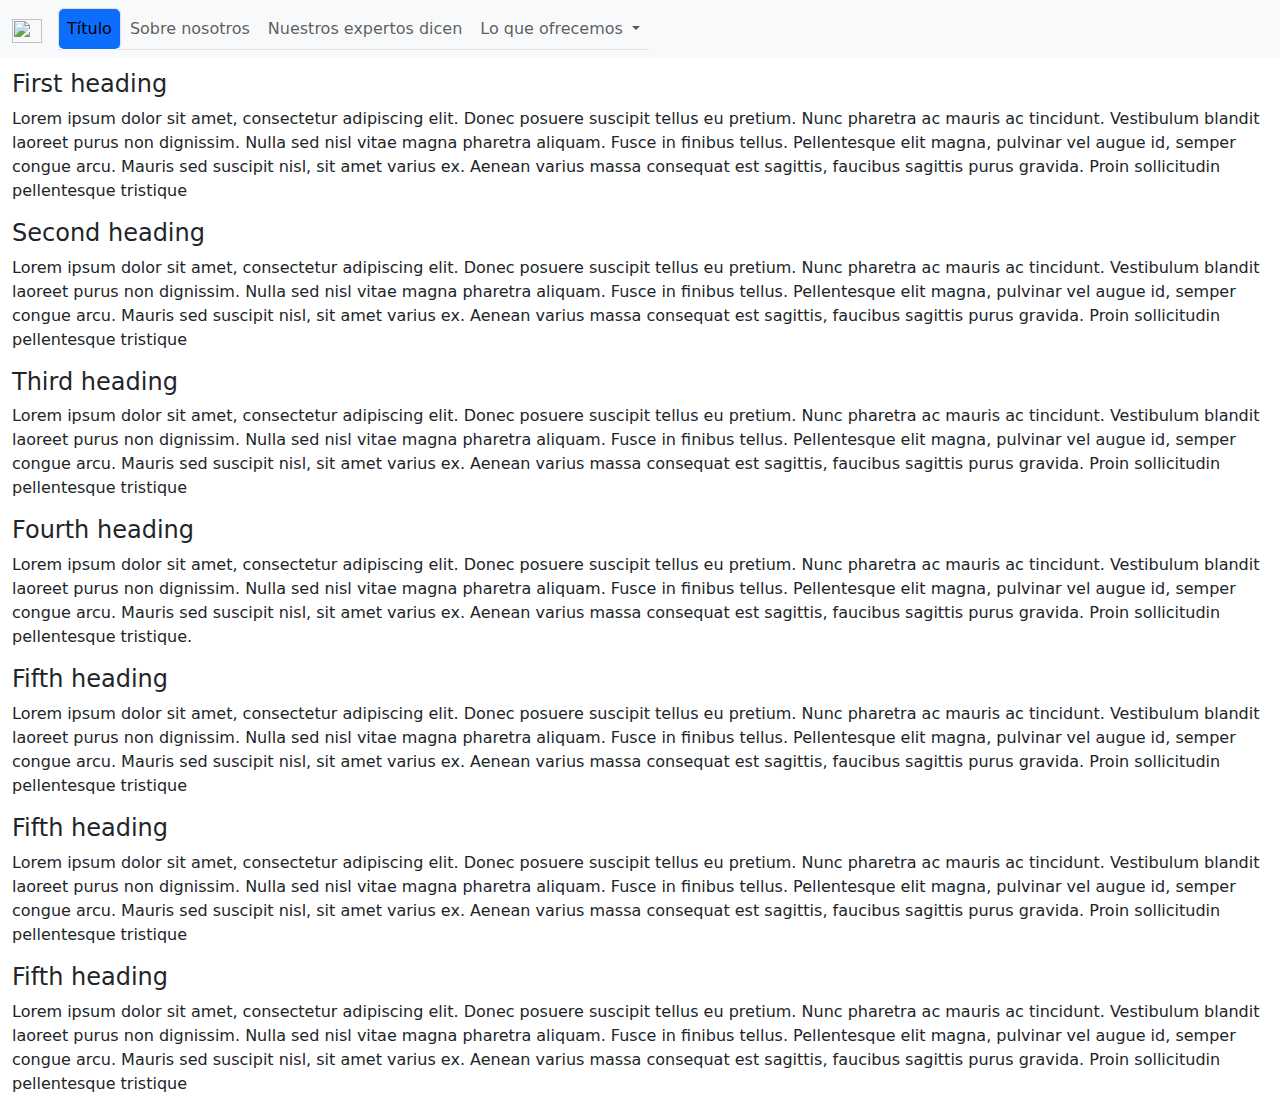
==== index.html @ 64232092 "navbar con funcionalidad terminado" ====
<!DOCTYPE html>
<html lang="en">

<head>
    <meta charset="UTF-8">
    <meta name="viewport" content="width=device-width, initial-scale=1.0">
    <title>Bootstrap Site</title>

    <!--Bootstrap-->
    <script src="https://cdn.jsdelivr.net/npm/bootstrap@5.0.2/dist/js/bootstrap.min.js"
        integrity="sha384-Atwg2Pkwv9vp0ygtn1JAojH0nYbwNJLPhwyoVbhoPwBhjQPR5VtM2+xf0Uwh9KtT"
        crossorigin="anonymous"></script>
    <link href="https://cdn.jsdelivr.net/npm/bootstrap@5.0.0/dist/css/bootstrap.min.css" rel="stylesheet">

    <!--Popper-->
    <script src="https://cdn.jsdelivr.net/npm/@popperjs/core@2.9.2/dist/umd/popper.min.js"></script>


    <!--Jquery-->
    <script src="https://ajax.googleapis.com/ajax/libs/jquery/3.6.1/jquery.min.js"></script>
</head>

<style>
    body {
        position: relative;

        /*Para que no haya overlap entre el navbar y el contenido*/
        padding-top: 70px;
    }
</style>


<body data-bs-spy="scroll" data-bs-target="#navbar-example2">
    <header class="container-fluid">

        <nav class="navbar fixed-top navbar-expand-lg navbar-light bg-light">
            <div class="container-fluid">
                <a class="navbar-brand" href="#">
                    <img src="/docs/5.0/assets/brand/bootstrap-logo.svg" alt="" width="30" height="24">
                </a>
                <button class="navbar-toggler" type="button" data-bs-toggle="collapse"
                    data-bs-target="#navbarSupportedContent" aria-controls="navbarSupportedContent"
                    aria-expanded="false" aria-label="Toggle navigation">
                    <span class="navbar-toggler-icon"></span>
                </button>
                <div class="collapse navbar-collapse" id="navbarSupportedContent">
                    <ul class="navbar-nav me-auto mb-2 mb-lg-0 nav-pills  nav nav-tabs" role="tablist">
                        <li class="nav-item">
                            <a class="nav-link active" aria-current="page" href="#a">Título</a>
                        </li>
                        <li class="nav-item">
                            <a class="nav-link" href="#b">Sobre nosotros</a>
                        </li>
                        <li class="nav-item">
                            <a class="nav-link" href="#c">Nuestros expertos dicen</a>
                        </li>
                        <li class="nav-item dropdown">
                            <a class="nav-link dropdown-toggle" href="#d" id="navbarDropdown" role="button"
                                data-bs-toggle="dropdown" aria-expanded="false">
                                Lo que ofrecemos
                            </a>
                            <ul class="dropdown-menu" aria-labelledby="navbarDropdown">
                                <li><a class="dropdown-item" href="#e">Algo 1</a></li>
                                <li><a class="dropdown-item" href="#f">Algo 2</a></li>
                                <li>
                                    <hr class="dropdown-divider">
                                </li>
                                <li><a class="dropdown-item" href="#">Algo 3</a></li>
                            </ul>
                        </li>
                    </ul>
                </div>
            </div>
        </nav>
    </header>
    <main class="container-fluid">
        <div data-bs-spy="scroll" data-bs-target="#navbar-example2" data-bs-offset="0" class="scrollspy-example"
            tabindex="0">
            <h4 id="a">First heading</h4>
            <p>Lorem ipsum dolor sit amet, consectetur adipiscing elit. Donec posuere suscipit tellus eu pretium. Nunc
                pharetra ac mauris ac tincidunt. Vestibulum blandit laoreet purus non dignissim. Nulla sed nisl vitae
                magna pharetra aliquam. Fusce in finibus tellus. Pellentesque elit magna, pulvinar vel augue id, semper
                congue arcu. Mauris sed suscipit nisl, sit amet varius ex. Aenean varius massa consequat est sagittis,
                faucibus sagittis purus gravida. Proin sollicitudin pellentesque tristique</p>
            <h4 id="b">Second heading</h4>
            <p>Lorem ipsum dolor sit amet, consectetur adipiscing elit. Donec posuere suscipit tellus eu pretium. Nunc
                pharetra ac mauris ac tincidunt. Vestibulum blandit laoreet purus non dignissim. Nulla sed nisl vitae
                magna pharetra aliquam. Fusce in finibus tellus. Pellentesque elit magna, pulvinar vel augue id, semper
                congue arcu. Mauris sed suscipit nisl, sit amet varius ex. Aenean varius massa consequat est sagittis,
                faucibus sagittis purus gravida. Proin sollicitudin pellentesque tristique</p>
            <h4 id="c">Third heading</h4>
            <p>Lorem ipsum dolor sit amet, consectetur adipiscing elit. Donec posuere suscipit tellus eu pretium. Nunc
                pharetra ac mauris ac tincidunt. Vestibulum blandit laoreet purus non dignissim. Nulla sed nisl vitae
                magna pharetra aliquam. Fusce in finibus tellus. Pellentesque elit magna, pulvinar vel augue id, semper
                congue arcu. Mauris sed suscipit nisl, sit amet varius ex. Aenean varius massa consequat est sagittis,
                faucibus sagittis purus gravida. Proin sollicitudin pellentesque tristique</p>
            <h4 id="d">Fourth heading</h4>
            <p>Lorem ipsum dolor sit amet, consectetur adipiscing elit. Donec posuere suscipit tellus eu pretium. Nunc
                pharetra ac mauris ac tincidunt. Vestibulum blandit laoreet purus non dignissim. Nulla sed nisl vitae
                magna pharetra aliquam. Fusce in finibus tellus. Pellentesque elit magna, pulvinar vel augue id, semper
                congue arcu. Mauris sed suscipit nisl, sit amet varius ex. Aenean varius massa consequat est sagittis,
                faucibus sagittis purus gravida. Proin sollicitudin pellentesque tristique.</p>
            <h4 id="e">Fifth heading</h4>
            <p>Lorem ipsum dolor sit amet, consectetur adipiscing elit. Donec posuere suscipit tellus eu pretium. Nunc
                pharetra ac mauris ac tincidunt. Vestibulum blandit laoreet purus non dignissim. Nulla sed nisl vitae
                magna pharetra aliquam. Fusce in finibus tellus. Pellentesque elit magna, pulvinar vel augue id, semper
                congue arcu. Mauris sed suscipit nisl, sit amet varius ex. Aenean varius massa consequat est sagittis,
                faucibus sagittis purus gravida. Proin sollicitudin pellentesque tristique</p>
            <h4 id="f">Fifth heading</h4>
            <p>Lorem ipsum dolor sit amet, consectetur adipiscing elit. Donec posuere suscipit tellus eu pretium. Nunc
                pharetra ac mauris ac tincidunt. Vestibulum blandit laoreet purus non dignissim. Nulla sed nisl vitae
                magna pharetra aliquam. Fusce in finibus tellus. Pellentesque elit magna, pulvinar vel augue id, semper
                congue arcu. Mauris sed suscipit nisl, sit amet varius ex. Aenean varius massa consequat est sagittis,
                faucibus sagittis purus gravida. Proin sollicitudin pellentesque tristique</p>
            <h4 id="h">Fifth heading</h4>
            <p>Lorem ipsum dolor sit amet, consectetur adipiscing elit. Donec posuere suscipit tellus eu pretium. Nunc
                pharetra ac mauris ac tincidunt. Vestibulum blandit laoreet purus non dignissim. Nulla sed nisl vitae
                magna pharetra aliquam. Fusce in finibus tellus. Pellentesque elit magna, pulvinar vel augue id, semper
                congue arcu. Mauris sed suscipit nisl, sit amet varius ex. Aenean varius massa consequat est sagittis,
                faucibus sagittis purus gravida. Proin sollicitudin pellentesque tristique</p>
        </div>
    </main>
</body>
<script>
    $(".nav-link").on("click", function () {
        //Si es dropdown
        if ($(this).parent().hasClass("dropdown")) {
            $('.dropdown-menu').show();

        }
        //Demás enlaces
        $(".active").removeClass("active");
        $(this).addClass("active");

    });

    //Click en elementos del dropdown
    $(".dropdown-item").on("click", function () {
        $(".active").removeClass("active");
        $(".nav-link.dropdown-toggle").addClass("active");
    });

    //Oculta el dropdown cuando no esté en uso
    $(document).ready(function () {
        $('.dropdown-menu').focusout(function () {
            $('.dropdown-menu').hide();
        });

    });


</script>

</html>
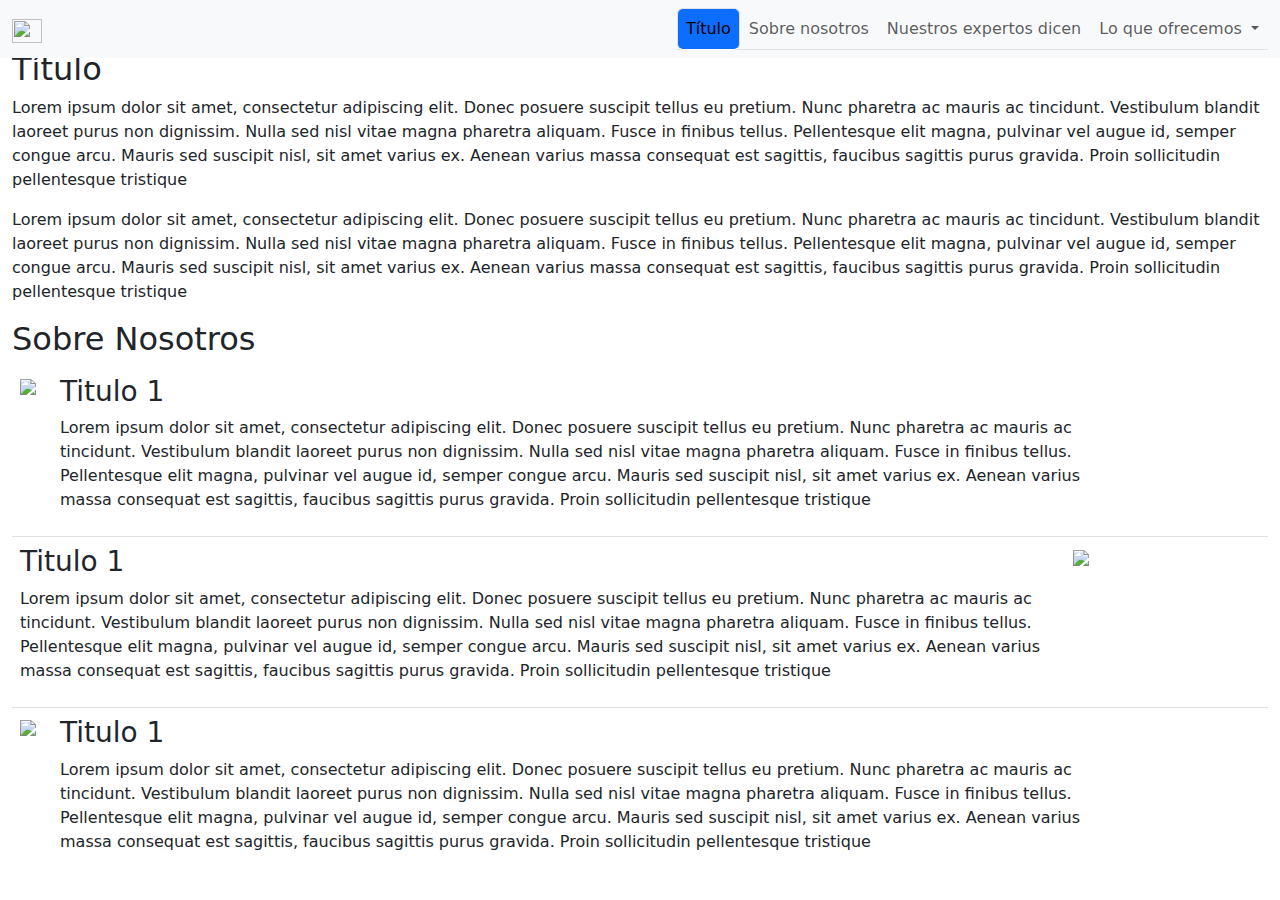
==== commit e66ebab9: "estructura terminada" ====
--- a/index.html
+++ b/index.html
@@ -5,150 +5,421 @@
     <meta charset="UTF-8">
     <meta name="viewport" content="width=device-width, initial-scale=1.0">
     <title>Bootstrap Site</title>
+    <script src='main.js'></script>
+
+    <!--Popper-->
+    <script src="https://cdn.jsdelivr.net/npm/@popperjs/core@2.9.2/dist/umd/popper.min.js"></script>
 
     <!--Bootstrap-->
     <script src="https://cdn.jsdelivr.net/npm/bootstrap@5.0.2/dist/js/bootstrap.min.js"
         integrity="sha384-Atwg2Pkwv9vp0ygtn1JAojH0nYbwNJLPhwyoVbhoPwBhjQPR5VtM2+xf0Uwh9KtT"
         crossorigin="anonymous"></script>
     <link href="https://cdn.jsdelivr.net/npm/bootstrap@5.0.0/dist/css/bootstrap.min.css" rel="stylesheet">
-
-    <!--Popper-->
-    <script src="https://cdn.jsdelivr.net/npm/@popperjs/core@2.9.2/dist/umd/popper.min.js"></script>
-
+    <link href="https://cdn.jsdelivr.net/npm/bootstrap@5.0.1/dist/css/bootstrap.min.css" rel="stylesheet"
+        integrity="sha384-+0n0xVW2eSR5OomGNYDnhzAbDsOXxcvSN1TPprVMTNDbiYZCxYbOOl7+AMvyTG2x" crossorigin="anonymous" />
+
+    <!-- Bootstrap iconos -->
+    <link rel="stylesheet" href="https://cdn.jsdelivr.net/npm/bootstrap-icons@1.5.0/font/bootstrap-icons.css" />
 
     <!--Jquery-->
     <script src="https://ajax.googleapis.com/ajax/libs/jquery/3.6.1/jquery.min.js"></script>
+
+    <!--JavaScript-->
+    <script src="https://cdn.jsdelivr.net/npm/bootstrap@5.0.2/dist/js/bootstrap.bundle.min.js"
+        integrity="sha384-MrcW6ZMFYlzcLA8Nl+NtUVF0sA7MsXsP1UyJoMp4YLEuNSfAP+JcXn/tWtIaxVXM"
+        crossorigin="anonymous"></script>
 </head>
 
 <style>
     body {
         position: relative;
+        overflow: hidden;
 
         /*Para que no haya overlap entre el navbar y el contenido*/
-        padding-top: 70px;
+        padding-top: 50px;
+    }
+
+    .scrollspy-example {
+        position: relative;
+        height: 90vh;
+        overflow: auto;
+
+        overflow-x: hidden;
+    }
+
+    .imagen img {
+        max-width: 10vw;
+    }
+
+    .card {
+        width: 18rem;
+    }
+
+    #servicios button {
+        width: 80px;
+        height: 90px;
+        padding: 0;
+        border: none;
+    }
+
+    #servicios img {
+        width: 100%;
+        overflow: hidden;
     }
 </style>
 
 
-<body data-bs-spy="scroll" data-bs-target="#navbar-example2">
-    <header class="container-fluid">
-
-        <nav class="navbar fixed-top navbar-expand-lg navbar-light bg-light">
-            <div class="container-fluid">
-                <a class="navbar-brand" href="#">
-                    <img src="/docs/5.0/assets/brand/bootstrap-logo.svg" alt="" width="30" height="24">
-                </a>
-                <button class="navbar-toggler" type="button" data-bs-toggle="collapse"
-                    data-bs-target="#navbarSupportedContent" aria-controls="navbarSupportedContent"
-                    aria-expanded="false" aria-label="Toggle navigation">
-                    <span class="navbar-toggler-icon"></span>
+<body class="container-fluid">
+
+    <!--NAVEGACIÓN-->
+    <nav id="navbar-example" class="navbar fixed-top navbar-expand-lg navbar-light bg-light">
+        <div class="container-fluid">
+
+            <!--Logo-->
+            <a class="navbar-brand" href="#">
+                <img src="/docs/5.0/assets/brand/bootstrap-logo.svg" alt="" width="30" height="24">
+            </a>
+
+            <!--Hamburguesa-->
+            <button class="navbar-toggler" type="button" data-bs-toggle="collapse"
+                data-bs-target="#navbarSupportedContent" aria-controls="navbarSupportedContent" aria-expanded="false"
+                aria-label="Toggle navigation">
+                <span class="navbar-toggler-icon"></span>
+            </button>
+
+            <!--Lista de enlaces-->
+            <div class="collapse navbar-collapse" id="navbarSupportedContent">
+                <ul class="navbar-nav ms-auto mb-2 mb-lg-0 nav-pills  nav nav-tabs" role="tablist">
+                    <li class="nav-item">
+                        <a class="nav-link active" aria-current="page" href="#a">Título</a>
+                    </li>
+                    <li class="nav-item">
+                        <a class="nav-link" href="#b">Sobre nosotros</a>
+                    </li>
+                    <li class="nav-item">
+                        <a class="nav-link" href="#c">Nuestros expertos dicen</a>
+                    </li>
+                    <li class="nav-item dropdown">
+                        <a class="nav-link dropdown-toggle" href="#d" id="navbarDropdown" role="button"
+                            data-bs-toggle="dropdown" aria-expanded="false">
+                            Lo que ofrecemos
+                        </a>
+                        <ul class="dropdown-menu" aria-labelledby="navbarDropdown">
+                            <li><a class="dropdown-item" href="#e">Algo 1</a></li>
+                            <li><a class="dropdown-item" href="#f">Algo 2</a></li>
+                            <li>
+                                <hr class="dropdown-divider">
+                            </li>
+                            <li><a class="dropdown-item" href="#">Algo 3</a></li>
+                        </ul>
+                    </li>
+                </ul>
+            </div>
+        </div>
+    </nav>
+
+    <!--CONTENIDO-->
+    <div data-bs-spy="scroll" id="navbar-example" data-bs-target="#navbar-example" data-bs-offset="20"
+        class="scrollspy-example" tabindex="0">
+
+        <section id="titulo">
+            <h2 id="a">Título</h3>
+                <p>Lorem ipsum dolor sit amet, consectetur adipiscing elit. Donec posuere suscipit tellus eu pretium.
+                    Nunc
+                    pharetra ac mauris ac tincidunt. Vestibulum blandit laoreet purus non dignissim. Nulla sed nisl
+                    vitae
+                    magna pharetra aliquam. Fusce in finibus tellus. Pellentesque elit magna, pulvinar vel augue id,
+                    semper
+                    congue arcu. Mauris sed suscipit nisl, sit amet varius ex. Aenean varius massa consequat est
+                    sagittis,
+                    faucibus sagittis purus gravida. Proin sollicitudin pellentesque tristique</p>
+
+                <p>Lorem ipsum dolor sit amet, consectetur adipiscing elit. Donec posuere suscipit tellus eu pretium.
+                    Nunc
+                    pharetra ac mauris ac tincidunt. Vestibulum blandit laoreet purus non dignissim. Nulla sed nisl
+                    vitae
+                    magna pharetra aliquam. Fusce in finibus tellus. Pellentesque elit magna, pulvinar vel augue id,
+                    semper
+                    congue arcu. Mauris sed suscipit nisl, sit amet varius ex. Aenean varius massa consequat est
+                    sagittis,
+                    faucibus sagittis purus gravida. Proin sollicitudin pellentesque tristique</p>
+
+        </section>
+
+        <section id="sobre-nosotros">
+            <h2 id="b">Sobre Nosotros</h2>
+            <div class="row p-2 border-bottom conjunto">
+                <div class="col-auto imagen">
+                    <img
+                        src="https://thumbs.dreamstime.com/b/l%C3%ADnea-cuadrada-blanco-en-fondo-p%C3%BArpura-abstracto-marco-vac%C3%ADo-plantilla-del-arte-color-de-agua-y-espacio-la-copia-acuarela-147478604.jpg">
+                </div>
+                <div class="col-10 texto">
+                    <h3>Titulo 1</h3>
+                    <p>Lorem ipsum dolor sit amet, consectetur adipiscing elit. Donec posuere suscipit tellus eu
+                        pretium. Nunc
+                        pharetra ac mauris ac tincidunt. Vestibulum blandit laoreet purus non dignissim. Nulla sed
+                        nisl vitae
+                        magna pharetra aliquam. Fusce in finibus tellus. Pellentesque elit magna, pulvinar vel augue
+                        id, semper
+                        congue arcu. Mauris sed suscipit nisl, sit amet varius ex. Aenean varius massa consequat est
+                        sagittis,
+                        faucibus sagittis purus gravida. Proin sollicitudin pellentesque tristique</p>
+                </div>
+            </div>
+            <div class="row p-2 border-bottom conjunto">
+                <div class="col-10 texto">
+                    <h3>Titulo 1</h3>
+                    <p>Lorem ipsum dolor sit amet, consectetur adipiscing elit. Donec posuere suscipit tellus eu
+                        pretium. Nunc
+                        pharetra ac mauris ac tincidunt. Vestibulum blandit laoreet purus non dignissim. Nulla sed
+                        nisl vitae
+                        magna pharetra aliquam. Fusce in finibus tellus. Pellentesque elit magna, pulvinar vel augue
+                        id, semper
+                        congue arcu. Mauris sed suscipit nisl, sit amet varius ex. Aenean varius massa consequat est
+                        sagittis,
+                        faucibus sagittis purus gravida. Proin sollicitudin pellentesque tristique</p>
+                </div>
+                <div class="col-auto imagen">
+                    <img
+                        src="https://thumbs.dreamstime.com/b/l%C3%ADnea-cuadrada-blanco-en-fondo-p%C3%BArpura-abstracto-marco-vac%C3%ADo-plantilla-del-arte-color-de-agua-y-espacio-la-copia-acuarela-147478604.jpg">
+                </div>
+            </div>
+            <div class="row p-2 conjunto">
+                <div class="col-auto imagen">
+                    <img
+                        src="https://thumbs.dreamstime.com/b/l%C3%ADnea-cuadrada-blanco-en-fondo-p%C3%BArpura-abstracto-marco-vac%C3%ADo-plantilla-del-arte-color-de-agua-y-espacio-la-copia-acuarela-147478604.jpg">
+                </div>
+                <div class="col-10 texto">
+                    <h3>Titulo 1</h3>
+                    <p>Lorem ipsum dolor sit amet, consectetur adipiscing elit. Donec posuere suscipit tellus eu
+                        pretium. Nunc
+                        pharetra ac mauris ac tincidunt. Vestibulum blandit laoreet purus non dignissim. Nulla sed
+                        nisl vitae
+                        magna pharetra aliquam. Fusce in finibus tellus. Pellentesque elit magna, pulvinar vel augue
+                        id, semper
+                        congue arcu. Mauris sed suscipit nisl, sit amet varius ex. Aenean varius massa consequat est
+                        sagittis,
+                        faucibus sagittis purus gravida. Proin sollicitudin pellentesque tristique</p>
+                </div>
+            </div>
+        </section>
+
+        <section id="opiniones">
+            <h2 id="c">Nuestros expertos dicen</h2>
+            <div class="row p-2 cards justify-content-center">
+                <div class="card col-auto ms-4 mb-4">
+                    <img class="card-img-top" alt="..."
+                        src="https://thumbs.dreamstime.com/b/l%C3%ADnea-cuadrada-blanco-en-fondo-p%C3%BArpura-abstracto-marco-vac%C3%ADo-plantilla-del-arte-color-de-agua-y-espacio-la-copia-acuarela-147478604.jpg">
+                    <div class="card-body">
+                        <h4 class="card-title">Card title</h4>
+                        <p class="card-text">Some quick example text to build on the card title and make up the bulk
+                            of
+                            the card's content.</p>
+                    </div>
+                </div>
+                <div class="card col-auto ms-4 mb-4">
+                    <img class="card-img-top" alt="..."
+                        src="https://thumbs.dreamstime.com/b/l%C3%ADnea-cuadrada-blanco-en-fondo-p%C3%BArpura-abstracto-marco-vac%C3%ADo-plantilla-del-arte-color-de-agua-y-espacio-la-copia-acuarela-147478604.jpg">
+                    <div class="card-body">
+                        <h4 class="card-title">Card title</h4>
+                        <p class="card-text">Some quick example text to build on the card title and make up the bulk
+                            of
+                            the card's content.</p>
+                    </div>
+                </div>
+                <div class="card col-auto ms-4 mb-4">
+                    <img class="card-img-top" alt="..."
+                        src="https://thumbs.dreamstime.com/b/l%C3%ADnea-cuadrada-blanco-en-fondo-p%C3%BArpura-abstracto-marco-vac%C3%ADo-plantilla-del-arte-color-de-agua-y-espacio-la-copia-acuarela-147478604.jpg">
+                    <div class="card-body">
+                        <h4 class="card-title">Card title</h4>
+                        <p class="card-text">Some quick example text to build on the card title and make up the bulk
+                            of
+                            the card's content.</p>
+                    </div>
+                </div>
+                <div class="card col-auto ms-4 mb-4">
+                    <img class="card-img-top" alt="..."
+                        src="https://thumbs.dreamstime.com/b/l%C3%ADnea-cuadrada-blanco-en-fondo-p%C3%BArpura-abstracto-marco-vac%C3%ADo-plantilla-del-arte-color-de-agua-y-espacio-la-copia-acuarela-147478604.jpg">
+                    <div class="card-body">
+                        <h4 class="card-title">Card title</h4>
+                        <p class="card-text">Some quick example text to build on the card title and make up the bulk
+                            of
+                            the card's content.</p>
+                    </div>
+                </div>
+        </section>
+
+        <section id="servicios">
+            <h3 id="d">Servicios</h3>
+
+            <!--Botones-->
+            <div class="row">
+                <div class="col d-flex justify-content-center">
+                    <div class="btn btn-primary" type="button" data-bs-toggle="collapse" data-bs-target="#element1"
+                        aria-expanded="false" aria-controls="element1">
+                        <img
+                            src="https://img.freepik.com/vector-premium/linea-cuadrada-brillante_1189-1600.jpg?w=826" />
+                        <div class="mask text-light d-flex justify-content-center flex-column text-center">
+                            <h4>Custom heading</h4>
+                        </div>
+                    </div>
+                </div>
+
+                <div class="col d-flex justify-content-center">
+                    <div class="btn btn-primary" type="button" data-bs-toggle="collapse" data-bs-target="#element2"
+                        aria-expanded="false" aria-controls="element2">
+                        <img
+                            src="https://img.freepik.com/vector-premium/linea-cuadrada-brillante_1189-1600.jpg?w=826" />
+                        <div class="mask text-light d-flex justify-content-center flex-column text-center">
+                            <h4>Custom heading</h4>
+                        </div>
+                    </div>
+                </div>
+
+                <div class="col d-flex justify-content-center">
+                    <div class="btn btn-primary" type="button" data-bs-toggle="collapse" data-bs-target="#element3"
+                        aria-expanded="false" aria-controls="element3">
+                        <img
+                            src="https://img.freepik.com/vector-premium/linea-cuadrada-brillante_1189-1600.jpg?w=826" />
+                        <div class="mask text-light d-flex justify-content-center flex-column text-center">
+                            <h4>Custom heading</h4>
+                        </div>
+                    </div>
+                </div>
+                <div class="col d-flex justify-content-center">
+                    <div class="btn btn-primary" type="button" data-bs-toggle="collapse" data-bs-target="#element4"
+                        aria-expanded="false" aria-controls="element4">
+                        <img
+                            src="https://img.freepik.com/vector-premium/linea-cuadrada-brillante_1189-1600.jpg?w=826" />
+                        <div class="mask text-light d-flex justify-content-center flex-column text-center">
+                            <h4>Custom heading</h4>
+                        </div>
+                    </div>
+                </div>
+                <div class="col d-flex justify-content-center">
+                    <div class="btn btn-primary" type="button" data-bs-toggle="collapse" data-bs-target="#element5"
+                        aria-expanded="false" aria-controls="element5">
+                        <img
+                            src="https://img.freepik.com/vector-premium/linea-cuadrada-brillante_1189-1600.jpg?w=826" />
+                        <div class="mask text-light d-flex justify-content-center flex-column text-center">
+                            <h4>Custom heading</h4>
+                        </div>
+                    </div>
+                </div>
+            </div>
+
+            <!--Párrafos desplegables-->
+            <div class="row">
+                <div class="col d-flex justify-content-center">
+                    <div class="collapse multi-collapse" id="element1">
+                        <div class="card card-body">
+                            Some placeholder content for the first collapse component of this multi-collapse
+                            example. This panel is hidden by default but revealed when the user activates the
+                            relevant trigger.
+                        </div>
+                    </div>
+                </div>
+                <div class="col d-flex justify-content-center">
+                    <div class="collapse multi-collapse" id="element2">
+                        <div class="card card-body">
+                            Some placeholder content for the second collapse component of this multi-collapse
+                            example. This panel is hidden by default but revealed when the user activates the
+                            relevant trigger.
+                        </div>
+                    </div>
+                </div>
+                <div class="col d-flex justify-content-center">
+                    <div class="collapse multi-collapse" id="element3">
+                        <div class="card card-body">
+                            Some placeholder content for the second collapse component of this multi-collapse
+                            example. This panel is hidden by default but revealed when the user activates the
+                            relevant trigger.
+                        </div>
+                    </div>
+                </div>
+                <div class="col d-flex justify-content-center">
+                    <div class="collapse multi-collapse" id="element4">
+                        <div class="card card-body">
+                            Some placeholder content for the second collapse component of this multi-collapse
+                            example. This panel is hidden by default but revealed when the user activates the
+                            relevant trigger.
+                        </div>
+                    </div>
+                </div>
+                <div class="col d-flex justify-content-center">
+                    <div class="collapse multi-collapse" id="element5">
+                        <div class="card card-body">
+                            Some placeholder content for the second collapse component of this multi-collapse
+                            example. This panel is hidden by default but revealed when the user activates the
+                            relevant trigger.
+                        </div>
+                    </div>
+                </div>
+            </div>
+        </section>
+
+        <section id="suscribete">
+            <h2 id="e">Suscríbete</h2>
+
+            <div class="row">
+                <p class="col-auto">Entérate de todas las novedades</p>
+
+                <!--Botón-->
+                <button type="button" class="btn btn-primary col-auto" data-bs-toggle="modal" data-bs-target="#miFormulario">
+                    Formulario
                 </button>
-                <div class="collapse navbar-collapse" id="navbarSupportedContent">
-                    <ul class="navbar-nav me-auto mb-2 mb-lg-0 nav-pills  nav nav-tabs" role="tablist">
-                        <li class="nav-item">
-                            <a class="nav-link active" aria-current="page" href="#a">Título</a>
-                        </li>
-                        <li class="nav-item">
-                            <a class="nav-link" href="#b">Sobre nosotros</a>
-                        </li>
-                        <li class="nav-item">
-                            <a class="nav-link" href="#c">Nuestros expertos dicen</a>
-                        </li>
-                        <li class="nav-item dropdown">
-                            <a class="nav-link dropdown-toggle" href="#d" id="navbarDropdown" role="button"
-                                data-bs-toggle="dropdown" aria-expanded="false">
-                                Lo que ofrecemos
-                            </a>
-                            <ul class="dropdown-menu" aria-labelledby="navbarDropdown">
-                                <li><a class="dropdown-item" href="#e">Algo 1</a></li>
-                                <li><a class="dropdown-item" href="#f">Algo 2</a></li>
-                                <li>
-                                    <hr class="dropdown-divider">
-                                </li>
-                                <li><a class="dropdown-item" href="#">Algo 3</a></li>
-                            </ul>
-                        </li>
-                    </ul>
-                </div>
-            </div>
-        </nav>
-    </header>
-    <main class="container-fluid">
-        <div data-bs-spy="scroll" data-bs-target="#navbar-example2" data-bs-offset="0" class="scrollspy-example"
-            tabindex="0">
-            <h4 id="a">First heading</h4>
-            <p>Lorem ipsum dolor sit amet, consectetur adipiscing elit. Donec posuere suscipit tellus eu pretium. Nunc
-                pharetra ac mauris ac tincidunt. Vestibulum blandit laoreet purus non dignissim. Nulla sed nisl vitae
-                magna pharetra aliquam. Fusce in finibus tellus. Pellentesque elit magna, pulvinar vel augue id, semper
-                congue arcu. Mauris sed suscipit nisl, sit amet varius ex. Aenean varius massa consequat est sagittis,
-                faucibus sagittis purus gravida. Proin sollicitudin pellentesque tristique</p>
-            <h4 id="b">Second heading</h4>
-            <p>Lorem ipsum dolor sit amet, consectetur adipiscing elit. Donec posuere suscipit tellus eu pretium. Nunc
-                pharetra ac mauris ac tincidunt. Vestibulum blandit laoreet purus non dignissim. Nulla sed nisl vitae
-                magna pharetra aliquam. Fusce in finibus tellus. Pellentesque elit magna, pulvinar vel augue id, semper
-                congue arcu. Mauris sed suscipit nisl, sit amet varius ex. Aenean varius massa consequat est sagittis,
-                faucibus sagittis purus gravida. Proin sollicitudin pellentesque tristique</p>
-            <h4 id="c">Third heading</h4>
-            <p>Lorem ipsum dolor sit amet, consectetur adipiscing elit. Donec posuere suscipit tellus eu pretium. Nunc
-                pharetra ac mauris ac tincidunt. Vestibulum blandit laoreet purus non dignissim. Nulla sed nisl vitae
-                magna pharetra aliquam. Fusce in finibus tellus. Pellentesque elit magna, pulvinar vel augue id, semper
-                congue arcu. Mauris sed suscipit nisl, sit amet varius ex. Aenean varius massa consequat est sagittis,
-                faucibus sagittis purus gravida. Proin sollicitudin pellentesque tristique</p>
-            <h4 id="d">Fourth heading</h4>
-            <p>Lorem ipsum dolor sit amet, consectetur adipiscing elit. Donec posuere suscipit tellus eu pretium. Nunc
-                pharetra ac mauris ac tincidunt. Vestibulum blandit laoreet purus non dignissim. Nulla sed nisl vitae
-                magna pharetra aliquam. Fusce in finibus tellus. Pellentesque elit magna, pulvinar vel augue id, semper
-                congue arcu. Mauris sed suscipit nisl, sit amet varius ex. Aenean varius massa consequat est sagittis,
-                faucibus sagittis purus gravida. Proin sollicitudin pellentesque tristique.</p>
-            <h4 id="e">Fifth heading</h4>
-            <p>Lorem ipsum dolor sit amet, consectetur adipiscing elit. Donec posuere suscipit tellus eu pretium. Nunc
-                pharetra ac mauris ac tincidunt. Vestibulum blandit laoreet purus non dignissim. Nulla sed nisl vitae
-                magna pharetra aliquam. Fusce in finibus tellus. Pellentesque elit magna, pulvinar vel augue id, semper
-                congue arcu. Mauris sed suscipit nisl, sit amet varius ex. Aenean varius massa consequat est sagittis,
-                faucibus sagittis purus gravida. Proin sollicitudin pellentesque tristique</p>
-            <h4 id="f">Fifth heading</h4>
-            <p>Lorem ipsum dolor sit amet, consectetur adipiscing elit. Donec posuere suscipit tellus eu pretium. Nunc
-                pharetra ac mauris ac tincidunt. Vestibulum blandit laoreet purus non dignissim. Nulla sed nisl vitae
-                magna pharetra aliquam. Fusce in finibus tellus. Pellentesque elit magna, pulvinar vel augue id, semper
-                congue arcu. Mauris sed suscipit nisl, sit amet varius ex. Aenean varius massa consequat est sagittis,
-                faucibus sagittis purus gravida. Proin sollicitudin pellentesque tristique</p>
-            <h4 id="h">Fifth heading</h4>
-            <p>Lorem ipsum dolor sit amet, consectetur adipiscing elit. Donec posuere suscipit tellus eu pretium. Nunc
-                pharetra ac mauris ac tincidunt. Vestibulum blandit laoreet purus non dignissim. Nulla sed nisl vitae
-                magna pharetra aliquam. Fusce in finibus tellus. Pellentesque elit magna, pulvinar vel augue id, semper
-                congue arcu. Mauris sed suscipit nisl, sit amet varius ex. Aenean varius massa consequat est sagittis,
-                faucibus sagittis purus gravida. Proin sollicitudin pellentesque tristique</p>
-        </div>
-    </main>
+            </div>
+
+
+            <!-- Contenido del formulario-->
+            <div class="modal fade" id="miFormulario" tabindex="-1" aria-labelledby="miFormularioLabel"
+                aria-hidden="true">
+                <div class="modal-dialog modal-dialog-centered">
+                    <div class="modal-content">
+                        <div class="modal-header">
+                            <h5 class="modal-title" id="miFormularioLabel">Introduce tus datos</h5>
+                            <button type="button" class="btn-close" data-bs-dismiss="modal" aria-label="Close"></button>
+                        </div>
+                        <!-- modal-body -->
+                        <div class="modal-body">
+                            <div class="container-fluid">
+                                <div class="mb-3 row">
+                                    <label for="inputNombre" class="col-3 col-form-label">Nombre</label>
+                                    <div class="col-9">
+                                        <input type="text" class="form-control" id="inputNombre">
+                                    </div>
+                                </div>
+                                <div class="mb-3 row">
+                                    <label for="inputApellidos" class="col-3 col-form-label">Apellidos</label>
+                                    <div class="col-9">
+                                        <input type="text" class="form-control" id="inputApellidos">
+                                    </div>
+                                </div>
+                                <div class="mb-3 row">
+                                    <label for="miFormularioControlInput1" class="col-3 col-form-label">Email</label>
+                                    <div class="col-9">
+                                        <input type="email" class="form-control-plaintext"
+                                            id="miFormularioControlInput1" placeholder="correoelectronico@ejemplo.com">
+                                    </div>
+                                </div>
+                            </div>
+
+                        </div>
+                        <!-- modal-footer -->
+                        <div class="modal-footer">
+                            <!-- Actions  -->
+                            <button type="button" class="btn btn-danger" data-bs-dismiss="modal">
+                                Cerrar
+                            </button>
+                            <button type="button" class="btn btn-primary">
+                                Suscribirme
+                            </button>
+                        </div>
+                    </div>
+                </div>
+            </div>
+        </section>
+    </div>
 </body>
-<script>
-    $(".nav-link").on("click", function () {
-        //Si es dropdown
-        if ($(this).parent().hasClass("dropdown")) {
-            $('.dropdown-menu').show();
-
-        }
-        //Demás enlaces
-        $(".active").removeClass("active");
-        $(this).addClass("active");
-
-    });
-
-    //Click en elementos del dropdown
-    $(".dropdown-item").on("click", function () {
-        $(".active").removeClass("active");
-        $(".nav-link.dropdown-toggle").addClass("active");
-    });
-
-    //Oculta el dropdown cuando no esté en uso
-    $(document).ready(function () {
-        $('.dropdown-menu').focusout(function () {
-            $('.dropdown-menu').hide();
-        });
-
-    });
-
-
-</script>
 
 </html>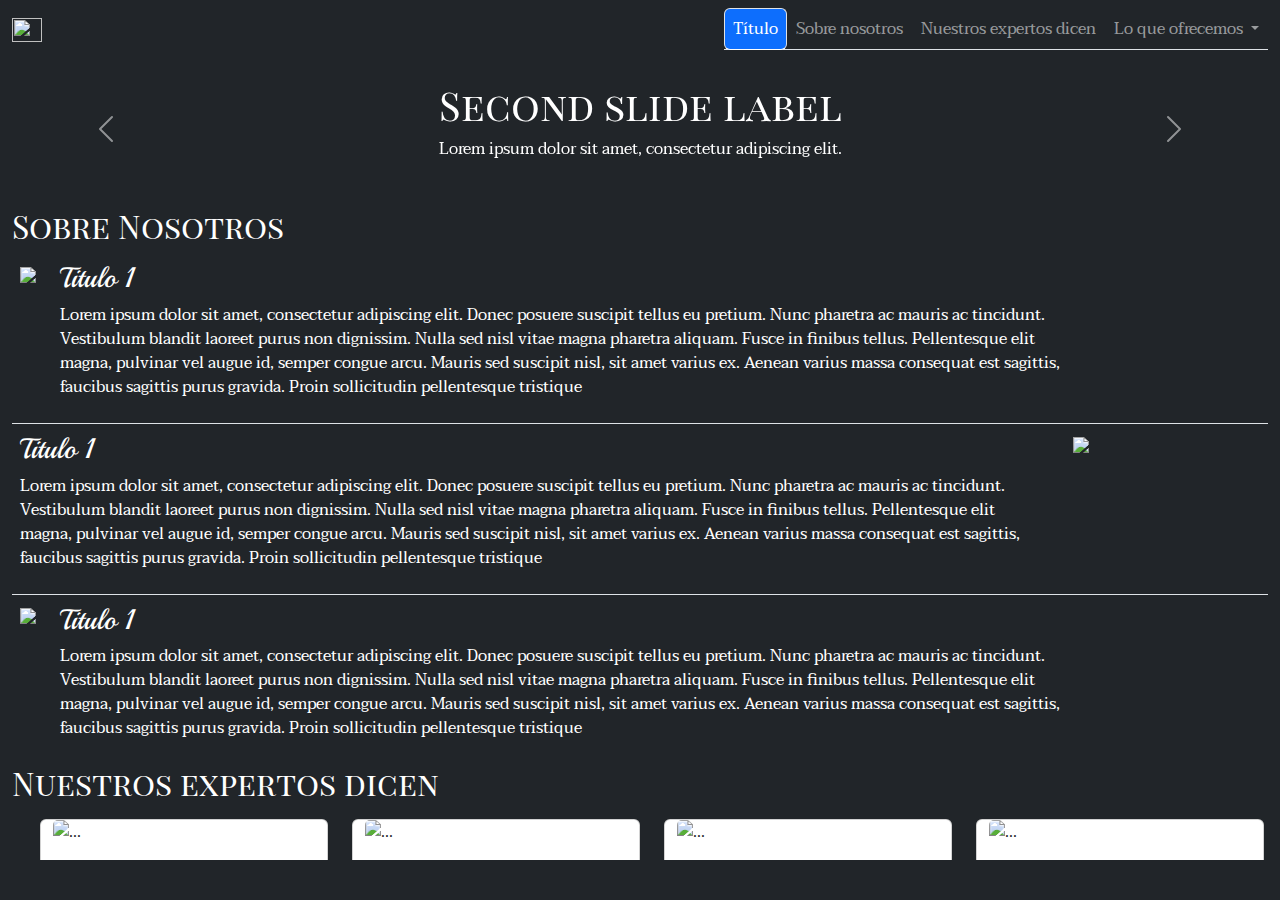
==== commit 53030ed9: "carrusel de videos del titulo" ====
--- a/index.html
+++ b/index.html
@@ -5,7 +5,6 @@
     <meta charset="UTF-8">
     <meta name="viewport" content="width=device-width, initial-scale=1.0">
     <title>Bootstrap Site</title>
-    <script src='main.js'></script>
 
     <!--Popper-->
     <script src="https://cdn.jsdelivr.net/npm/@popperjs/core@2.9.2/dist/umd/popper.min.js"></script>
@@ -28,51 +27,26 @@
     <script src="https://cdn.jsdelivr.net/npm/bootstrap@5.0.2/dist/js/bootstrap.bundle.min.js"
         integrity="sha384-MrcW6ZMFYlzcLA8Nl+NtUVF0sA7MsXsP1UyJoMp4YLEuNSfAP+JcXn/tWtIaxVXM"
         crossorigin="anonymous"></script>
+
+    <!--codigo js-->
+    <script src='main.js'></script>
+
+    <!--Fuentes-->
+    <link rel="preconnect" href="https://fonts.googleapis.com">
+    <link rel="preconnect" href="https://fonts.gstatic.com" crossorigin>
+    <link
+        href="https://fonts.googleapis.com/css2?family=Playball&family=Playfair+Display+SC:ital@1&family=Taviraj&display=swap"
+        rel="stylesheet">
+
+    <!--Mi estilo-->
+    <link rel="stylesheet" type="text/css" href="main.css">
 </head>
 
-<style>
-    body {
-        position: relative;
-        overflow: hidden;
-
-        /*Para que no haya overlap entre el navbar y el contenido*/
-        padding-top: 50px;
-    }
-
-    .scrollspy-example {
-        position: relative;
-        height: 90vh;
-        overflow: auto;
-
-        overflow-x: hidden;
-    }
-
-    .imagen img {
-        max-width: 10vw;
-    }
-
-    .card {
-        width: 18rem;
-    }
-
-    #servicios button {
-        width: 80px;
-        height: 90px;
-        padding: 0;
-        border: none;
-    }
-
-    #servicios img {
-        width: 100%;
-        overflow: hidden;
-    }
-</style>
-
-
-<body class="container-fluid">
+
+<body class="container-fluid bg-dark text-white">
 
     <!--NAVEGACIÓN-->
-    <nav id="navbar-example" class="navbar fixed-top navbar-expand-lg navbar-light bg-light">
+    <nav id="navbar-example" class="navbar fixed-top navbar-expand-lg navbar-dark bg-dark">
         <div class="container-fluid">
 
             <!--Logo-->
@@ -91,7 +65,7 @@
             <div class="collapse navbar-collapse" id="navbarSupportedContent">
                 <ul class="navbar-nav ms-auto mb-2 mb-lg-0 nav-pills  nav nav-tabs" role="tablist">
                     <li class="nav-item">
-                        <a class="nav-link active" aria-current="page" href="#a">Título</a>
+                        <a class="nav-link active" aria-current="page" href="#titulo">Título</a>
                     </li>
                     <li class="nav-item">
                         <a class="nav-link" href="#b">Sobre nosotros</a>
@@ -122,30 +96,60 @@
     <div data-bs-spy="scroll" id="navbar-example" data-bs-target="#navbar-example" data-bs-offset="20"
         class="scrollspy-example" tabindex="0">
 
+        <!--Sección del título-->
         <section id="titulo">
-            <h2 id="a">Título</h3>
-                <p>Lorem ipsum dolor sit amet, consectetur adipiscing elit. Donec posuere suscipit tellus eu pretium.
-                    Nunc
-                    pharetra ac mauris ac tincidunt. Vestibulum blandit laoreet purus non dignissim. Nulla sed nisl
-                    vitae
-                    magna pharetra aliquam. Fusce in finibus tellus. Pellentesque elit magna, pulvinar vel augue id,
-                    semper
-                    congue arcu. Mauris sed suscipit nisl, sit amet varius ex. Aenean varius massa consequat est
-                    sagittis,
-                    faucibus sagittis purus gravida. Proin sollicitudin pellentesque tristique</p>
-
-                <p>Lorem ipsum dolor sit amet, consectetur adipiscing elit. Donec posuere suscipit tellus eu pretium.
-                    Nunc
-                    pharetra ac mauris ac tincidunt. Vestibulum blandit laoreet purus non dignissim. Nulla sed nisl
-                    vitae
-                    magna pharetra aliquam. Fusce in finibus tellus. Pellentesque elit magna, pulvinar vel augue id,
-                    semper
-                    congue arcu. Mauris sed suscipit nisl, sit amet varius ex. Aenean varius massa consequat est
-                    sagittis,
-                    faucibus sagittis purus gravida. Proin sollicitudin pellentesque tristique</p>
-
+            <div id="carruselTitulo" class="carousel slide" data-bs-ride="carousel">
+                <!--Vídeos-->
+                <div class="carousel-inner">
+                    <div class="carousel-item active">
+                        <video autoplay loop muted>
+                            <source src="media/coffeepouring.mp4" type="video/mp4" />
+                        </video>
+                        <div class="carousel-caption d-none d-md-block">
+                            <h1  id="a">Second slide label</h5>
+                            <p>
+                                Lorem ipsum dolor sit amet, consectetur adipiscing elit.
+                            </p>
+                        </div>
+                    </div>
+                    <div class="carousel-item">
+                        <video autoplay loop muted>
+                            <source src="media/coffee_beans.mp4" type="video/mp4" />
+                        </video>
+                        <div class="carousel-caption d-none d-md-block">
+                            <h1>Second slide label</h5>
+                            <p>
+                                Lorem ipsum dolor sit amet, consectetur adipiscing elit.
+                            </p>
+                        </div>
+                    </div>
+                    <div class="carousel-item">
+                        <video autoplay loop muted>
+                            <source src="media/coffee_production.mp4" type="video/mp4" />
+                        </video>
+                        <div class="carousel-caption d-none d-md-block">
+                            <h1>Second slide label</h5>
+                            <p>
+                                Lorem ipsum dolor sit amet, consectetur adipiscing elit.
+                            </p>
+                        </div>
+                    </div>
+                </div>
+                <!--Controles-->
+                <button class="carousel-control-prev" type="button" data-bs-target="#carruselTitulo"
+                    data-bs-slide="prev">
+                    <span class="carousel-control-prev-icon" aria-hidden="true"></span>
+                    <span class="visually-hidden">Anterior</span>
+                </button>
+                <button class="carousel-control-next" type="button" data-bs-target="#carruselTitulo"
+                    data-bs-slide="next">
+                    <span class="carousel-control-next-icon" aria-hidden="true"></span>
+                    <span class="visually-hidden">Siguiente</span>
+                </button>
+            </div>
         </section>
 
+        <!--Sección sobre nosotros-->
         <section id="sobre-nosotros">
             <h2 id="b">Sobre Nosotros</h2>
             <div class="row p-2 border-bottom conjunto">
@@ -365,7 +369,8 @@
                 <p class="col-auto">Entérate de todas las novedades</p>
 
                 <!--Botón-->
-                <button type="button" class="btn btn-primary col-auto" data-bs-toggle="modal" data-bs-target="#miFormulario">
+                <button type="button" class="btn btn-primary col-auto" data-bs-toggle="modal"
+                    data-bs-target="#miFormulario">
                     Formulario
                 </button>
             </div>
--- a/main.css
+++ b/main.css
@@ -0,0 +1,71 @@
+body {
+    position: relative;
+    overflow: hidden;
+
+    /*Para que no haya overlap entre el navbar y el contenido*/
+    padding-top: 50px;
+
+
+    font-family: 'Taviraj', serif;
+}
+
+/*Títulos y subtítulos*/
+h1,
+h2 {
+    font-family: 'Playfair Display SC', serif;
+}
+
+h3,
+h4 {
+    font-family: 'Playball', cursive;
+}
+
+
+/*-----CARRUSEL------*/
+/*Item del carrusel*/
+.carousel-item {
+    -webkit-transform-style: preserve-3d;
+    -moz-transform-style: preserve-3d;
+    transform-style: preserve-3d;
+}
+
+/*Vídeo*/
+#titulo video {
+    width: 100vw ;
+}
+
+/*Texto del carrusel*/
+.carousel-caption {
+    top: 50%;
+    transform: translateY(-50%);
+    bottom: initial;
+}
+
+
+.scrollspy-example {
+    position: relative;
+    height: 90vh;
+    overflow: auto;
+
+    overflow-x: hidden;
+}
+
+.imagen img {
+    max-width: 10vw;
+}
+
+.card {
+    width: 18rem;
+}
+
+#servicios button {
+    width: 80px;
+    height: 90px;
+    padding: 0;
+    border: none;
+}
+
+#servicios img {
+    width: 100%;
+    overflow: hidden;
+}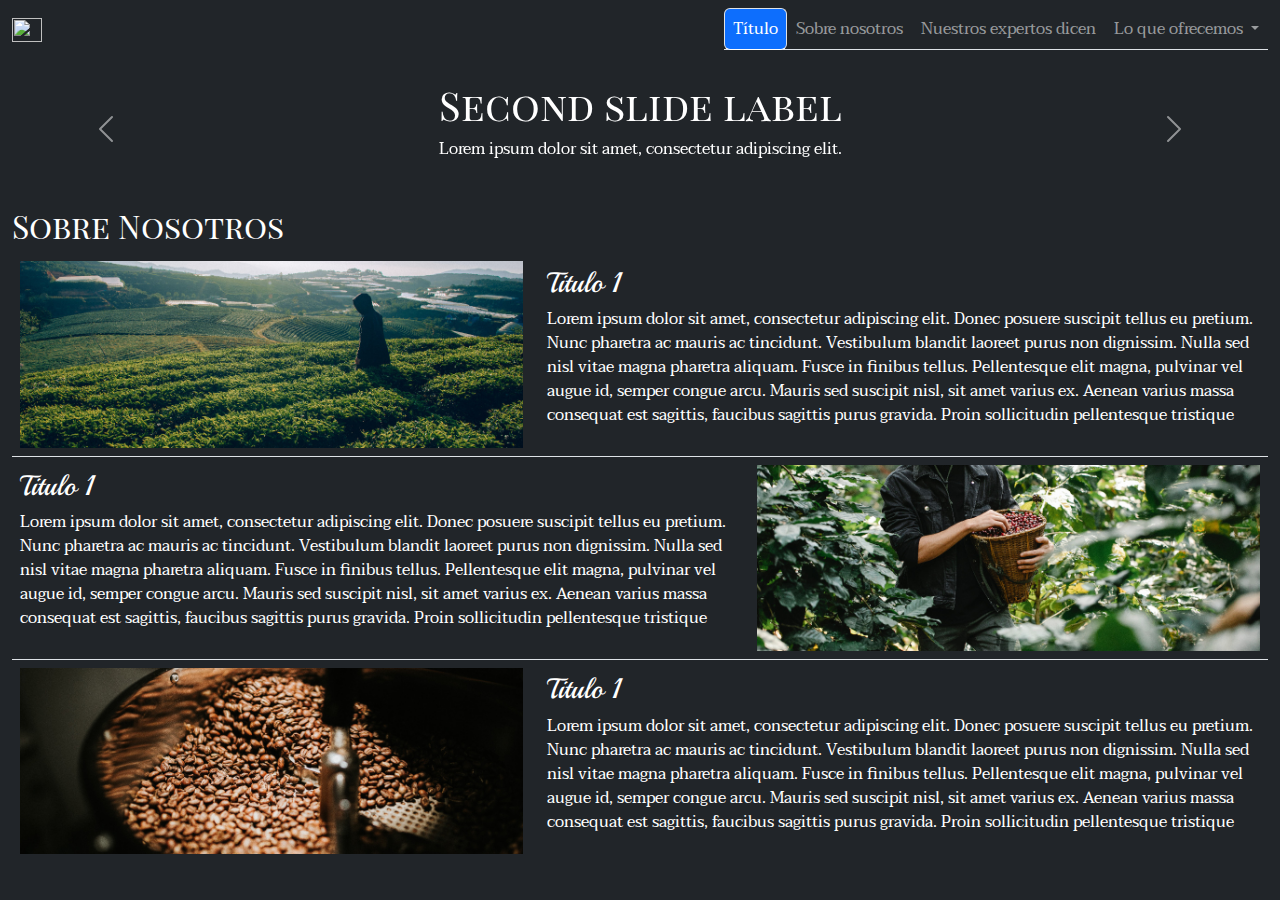
==== commit e4a938fb: "seccion sobre nosotros" ====
--- a/index.html
+++ b/index.html
@@ -152,12 +152,12 @@
         <!--Sección sobre nosotros-->
         <section id="sobre-nosotros">
             <h2 id="b">Sobre Nosotros</h2>
-            <div class="row p-2 border-bottom conjunto">
-                <div class="col-auto imagen">
-                    <img
-                        src="https://thumbs.dreamstime.com/b/l%C3%ADnea-cuadrada-blanco-en-fondo-p%C3%BArpura-abstracto-marco-vac%C3%ADo-plantilla-del-arte-color-de-agua-y-espacio-la-copia-acuarela-147478604.jpg">
-                </div>
-                <div class="col-10 texto">
+            <div class="row p-2 border-bottom conjunto align-items-center">
+                <div class="col-5 imagen">
+                    <img class="img-responsive"
+                    src="media/coffe-plantation.jpg">
+                </div>
+                <div class="col-7 texto">
                     <h3>Titulo 1</h3>
                     <p>Lorem ipsum dolor sit amet, consectetur adipiscing elit. Donec posuere suscipit tellus eu
                         pretium. Nunc
@@ -170,8 +170,8 @@
                         faucibus sagittis purus gravida. Proin sollicitudin pellentesque tristique</p>
                 </div>
             </div>
-            <div class="row p-2 border-bottom conjunto">
-                <div class="col-10 texto">
+            <div class="row p-2 border-bottom conjunto align-items-center">
+                <div class="col-7 texto">
                     <h3>Titulo 1</h3>
                     <p>Lorem ipsum dolor sit amet, consectetur adipiscing elit. Donec posuere suscipit tellus eu
                         pretium. Nunc
@@ -183,17 +183,17 @@
                         sagittis,
                         faucibus sagittis purus gravida. Proin sollicitudin pellentesque tristique</p>
                 </div>
-                <div class="col-auto imagen">
-                    <img
-                        src="https://thumbs.dreamstime.com/b/l%C3%ADnea-cuadrada-blanco-en-fondo-p%C3%BArpura-abstracto-marco-vac%C3%ADo-plantilla-del-arte-color-de-agua-y-espacio-la-copia-acuarela-147478604.jpg">
-                </div>
-            </div>
-            <div class="row p-2 conjunto">
-                <div class="col-auto imagen">
-                    <img
-                        src="https://thumbs.dreamstime.com/b/l%C3%ADnea-cuadrada-blanco-en-fondo-p%C3%BArpura-abstracto-marco-vac%C3%ADo-plantilla-del-arte-color-de-agua-y-espacio-la-copia-acuarela-147478604.jpg">
-                </div>
-                <div class="col-10 texto">
+                <div class="col-5 imagen">
+                    <img class="img-responsive"
+                    src="media/coffee-farmer.jpg">
+                </div>
+            </div>
+            <div class="row p-2 border-bottom conjunto align-items-center">
+                <div class="col-5 imagen">
+                    <img class="img-responsive"
+                        src="media/coffe-processing.jpg">
+                </div>
+                <div class="col-7 texto">
                     <h3>Titulo 1</h3>
                     <p>Lorem ipsum dolor sit amet, consectetur adipiscing elit. Donec posuere suscipit tellus eu
                         pretium. Nunc
@@ -204,6 +204,24 @@
                         congue arcu. Mauris sed suscipit nisl, sit amet varius ex. Aenean varius massa consequat est
                         sagittis,
                         faucibus sagittis purus gravida. Proin sollicitudin pellentesque tristique</p>
+                </div>
+            </div>
+            <div class="row p-2 conjunto align-items-center">
+                <div class="col-7 texto">
+                    <h3>Titulo 1</h3>
+                    <p>Lorem ipsum dolor sit amet, consectetur adipiscing elit. Donec posuere suscipit tellus eu
+                        pretium. Nunc
+                        pharetra ac mauris ac tincidunt. Vestibulum blandit laoreet purus non dignissim. Nulla sed
+                        nisl vitae
+                        magna pharetra aliquam. Fusce in finibus tellus. Pellentesque elit magna, pulvinar vel augue
+                        id, semper
+                        congue arcu. Mauris sed suscipit nisl, sit amet varius ex. Aenean varius massa consequat est
+                        sagittis,
+                        faucibus sagittis purus gravida. Proin sollicitudin pellentesque tristique</p>
+                </div>
+                <div class="col-5 imagen">
+                    <img class="img-responsive"
+                        src="media/coffee-shop.jpg">
                 </div>
             </div>
         </section>
--- a/main.css
+++ b/main.css
@@ -42,6 +42,10 @@
 }
 
 
+#sobre-nosotros img{
+    width: 100%;
+}
+
 .scrollspy-example {
     position: relative;
     height: 90vh;
@@ -50,9 +54,6 @@
     overflow-x: hidden;
 }
 
-.imagen img {
-    max-width: 10vw;
-}
 
 .card {
     width: 18rem;
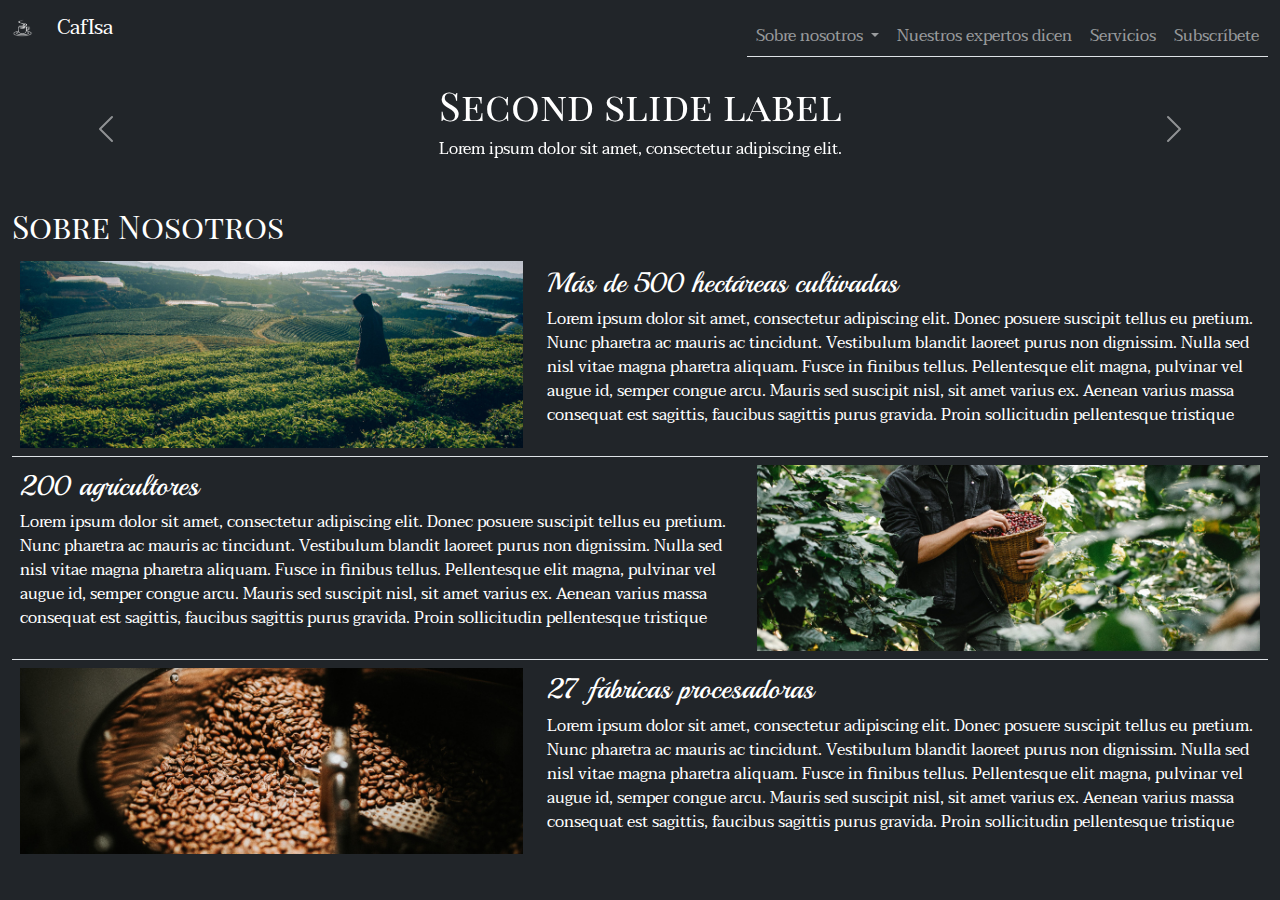
==== commit 1b9ce05a: "diseño suscribete" ====
--- a/index.html
+++ b/index.html
@@ -49,9 +49,10 @@
     <nav id="navbar-example" class="navbar fixed-top navbar-expand-lg navbar-dark bg-dark">
         <div class="container-fluid">
 
-            <!--Logo-->
-            <a class="navbar-brand" href="#">
-                <img src="/docs/5.0/assets/brand/bootstrap-logo.svg" alt="" width="30" height="24">
+            <!--Logo-->            
+            <a class="navbar-brand row" href="#titulo">
+                <img src="media/logo.png" class="invert col-auto " alt="" width="38" height="30">
+                <p  class="col-auto">CafIsa</p>
             </a>
 
             <!--Hamburguesa-->
@@ -64,28 +65,26 @@
             <!--Lista de enlaces-->
             <div class="collapse navbar-collapse" id="navbarSupportedContent">
                 <ul class="navbar-nav ms-auto mb-2 mb-lg-0 nav-pills  nav nav-tabs" role="tablist">
-                    <li class="nav-item">
-                        <a class="nav-link active" aria-current="page" href="#titulo">Título</a>
-                    </li>
-                    <li class="nav-item">
-                        <a class="nav-link" href="#b">Sobre nosotros</a>
+                    <li class="nav-item dropdown">
+                        <a class="nav-link dropdown-toggle" href="#b" id="navbarDropdown" role="button"
+                            data-bs-toggle="dropdown" aria-expanded="false">
+                            Sobre nosotros
+                        </a>
+                        <ul class="dropdown-menu" aria-labelledby="navbarDropdown">
+                            <li><a class="dropdown-item" href="#b4">Campos</a></li>
+                            <li><a class="dropdown-item" href="#b1">Agricultores</a></li>
+                            <li><a class="dropdown-item" href="#b2">Fábricas</a></li>
+                            <li><a class="dropdown-item" href="#b3">Cafeterías</a></li>
+                        </ul>
                     </li>
                     <li class="nav-item">
                         <a class="nav-link" href="#c">Nuestros expertos dicen</a>
                     </li>
-                    <li class="nav-item dropdown">
-                        <a class="nav-link dropdown-toggle" href="#d" id="navbarDropdown" role="button"
-                            data-bs-toggle="dropdown" aria-expanded="false">
-                            Lo que ofrecemos
-                        </a>
-                        <ul class="dropdown-menu" aria-labelledby="navbarDropdown">
-                            <li><a class="dropdown-item" href="#e">Algo 1</a></li>
-                            <li><a class="dropdown-item" href="#f">Algo 2</a></li>
-                            <li>
-                                <hr class="dropdown-divider">
-                            </li>
-                            <li><a class="dropdown-item" href="#">Algo 3</a></li>
-                        </ul>
+                    <li class="nav-item">
+                        <a class="nav-link" href="#d">Servicios</a>
+                    </li>
+                    <li class="nav-item">
+                        <a class="nav-link" href="#e">Subscríbete</a>
                     </li>
                 </ul>
             </div>
@@ -106,10 +105,10 @@
                             <source src="media/coffeepouring.mp4" type="video/mp4" />
                         </video>
                         <div class="carousel-caption d-none d-md-block">
-                            <h1  id="a">Second slide label</h5>
-                            <p>
-                                Lorem ipsum dolor sit amet, consectetur adipiscing elit.
-                            </p>
+                            <h1 id="a">Second slide label</h5>
+                                <p>
+                                    Lorem ipsum dolor sit amet, consectetur adipiscing elit.
+                                </p>
                         </div>
                     </div>
                     <div class="carousel-item">
@@ -118,9 +117,9 @@
                         </video>
                         <div class="carousel-caption d-none d-md-block">
                             <h1>Second slide label</h5>
-                            <p>
-                                Lorem ipsum dolor sit amet, consectetur adipiscing elit.
-                            </p>
+                                <p>
+                                    Lorem ipsum dolor sit amet, consectetur adipiscing elit.
+                                </p>
                         </div>
                     </div>
                     <div class="carousel-item">
@@ -129,9 +128,9 @@
                         </video>
                         <div class="carousel-caption d-none d-md-block">
                             <h1>Second slide label</h5>
-                            <p>
-                                Lorem ipsum dolor sit amet, consectetur adipiscing elit.
-                            </p>
+                                <p>
+                                    Lorem ipsum dolor sit amet, consectetur adipiscing elit.
+                                </p>
                         </div>
                     </div>
                 </div>
@@ -154,11 +153,10 @@
             <h2 id="b">Sobre Nosotros</h2>
             <div class="row p-2 border-bottom conjunto align-items-center">
                 <div class="col-5 imagen">
-                    <img class="img-responsive"
-                    src="media/coffe-plantation.jpg">
+                    <img class="img-responsive" src="media/coffe-plantation.jpg">
                 </div>
                 <div class="col-7 texto">
-                    <h3>Titulo 1</h3>
+                    <h3 id="b4">Más de 500 hectáreas cultivadas</h3>
                     <p>Lorem ipsum dolor sit amet, consectetur adipiscing elit. Donec posuere suscipit tellus eu
                         pretium. Nunc
                         pharetra ac mauris ac tincidunt. Vestibulum blandit laoreet purus non dignissim. Nulla sed
@@ -172,7 +170,7 @@
             </div>
             <div class="row p-2 border-bottom conjunto align-items-center">
                 <div class="col-7 texto">
-                    <h3>Titulo 1</h3>
+                    <h3 id="b1">200 agricultores</h3>
                     <p>Lorem ipsum dolor sit amet, consectetur adipiscing elit. Donec posuere suscipit tellus eu
                         pretium. Nunc
                         pharetra ac mauris ac tincidunt. Vestibulum blandit laoreet purus non dignissim. Nulla sed
@@ -184,17 +182,15 @@
                         faucibus sagittis purus gravida. Proin sollicitudin pellentesque tristique</p>
                 </div>
                 <div class="col-5 imagen">
-                    <img class="img-responsive"
-                    src="media/coffee-farmer.jpg">
+                    <img class="img-responsive" src="media/coffee-farmer.jpg">
                 </div>
             </div>
             <div class="row p-2 border-bottom conjunto align-items-center">
                 <div class="col-5 imagen">
-                    <img class="img-responsive"
-                        src="media/coffe-processing.jpg">
+                    <img class="img-responsive" src="media/coffe-processing.jpg">
                 </div>
                 <div class="col-7 texto">
-                    <h3>Titulo 1</h3>
+                    <h3 id="b2">27 fábricas procesadoras</h3>
                     <p>Lorem ipsum dolor sit amet, consectetur adipiscing elit. Donec posuere suscipit tellus eu
                         pretium. Nunc
                         pharetra ac mauris ac tincidunt. Vestibulum blandit laoreet purus non dignissim. Nulla sed
@@ -208,7 +204,7 @@
             </div>
             <div class="row p-2 conjunto align-items-center">
                 <div class="col-7 texto">
-                    <h3>Titulo 1</h3>
+                    <h3 id="b3">Más de 200 cafeterías</h3>
                     <p>Lorem ipsum dolor sit amet, consectetur adipiscing elit. Donec posuere suscipit tellus eu
                         pretium. Nunc
                         pharetra ac mauris ac tincidunt. Vestibulum blandit laoreet purus non dignissim. Nulla sed
@@ -220,119 +216,120 @@
                         faucibus sagittis purus gravida. Proin sollicitudin pellentesque tristique</p>
                 </div>
                 <div class="col-5 imagen">
-                    <img class="img-responsive"
-                        src="media/coffee-shop.jpg">
+                    <img class="img-responsive" src="media/coffee-shop.jpg">
                 </div>
             </div>
         </section>
 
+        <!--Sección opiniones-->
         <section id="opiniones">
             <h2 id="c">Nuestros expertos dicen</h2>
             <div class="row p-2 cards justify-content-center">
                 <div class="card col-auto ms-4 mb-4">
-                    <img class="card-img-top" alt="..."
-                        src="https://thumbs.dreamstime.com/b/l%C3%ADnea-cuadrada-blanco-en-fondo-p%C3%BArpura-abstracto-marco-vac%C3%ADo-plantilla-del-arte-color-de-agua-y-espacio-la-copia-acuarela-147478604.jpg">
+                    <img class="card-img-top" alt="..." src="media/womanDrinking1.jpg">
                     <div class="card-body">
-                        <h4 class="card-title">Card title</h4>
+                        <h4 class="card-title">María</h4>
                         <p class="card-text">Some quick example text to build on the card title and make up the bulk
                             of
                             the card's content.</p>
                     </div>
                 </div>
                 <div class="card col-auto ms-4 mb-4">
-                    <img class="card-img-top" alt="..."
-                        src="https://thumbs.dreamstime.com/b/l%C3%ADnea-cuadrada-blanco-en-fondo-p%C3%BArpura-abstracto-marco-vac%C3%ADo-plantilla-del-arte-color-de-agua-y-espacio-la-copia-acuarela-147478604.jpg">
+                    <img class="card-img-top" alt="..." src="media/manDrinking1.jpg">
                     <div class="card-body">
-                        <h4 class="card-title">Card title</h4>
+                        <h4 class="card-title">Diego</h4>
                         <p class="card-text">Some quick example text to build on the card title and make up the bulk
                             of
                             the card's content.</p>
                     </div>
                 </div>
                 <div class="card col-auto ms-4 mb-4">
-                    <img class="card-img-top" alt="..."
-                        src="https://thumbs.dreamstime.com/b/l%C3%ADnea-cuadrada-blanco-en-fondo-p%C3%BArpura-abstracto-marco-vac%C3%ADo-plantilla-del-arte-color-de-agua-y-espacio-la-copia-acuarela-147478604.jpg">
+                    <img class="card-img-top" alt="..." src="media/womanDrinking2.jpg">
                     <div class="card-body">
-                        <h4 class="card-title">Card title</h4>
+                        <h4 class="card-title">Rosa</h4>
                         <p class="card-text">Some quick example text to build on the card title and make up the bulk
                             of
                             the card's content.</p>
                     </div>
                 </div>
                 <div class="card col-auto ms-4 mb-4">
-                    <img class="card-img-top" alt="..."
-                        src="https://thumbs.dreamstime.com/b/l%C3%ADnea-cuadrada-blanco-en-fondo-p%C3%BArpura-abstracto-marco-vac%C3%ADo-plantilla-del-arte-color-de-agua-y-espacio-la-copia-acuarela-147478604.jpg">
+                    <img class="card-img-top" alt="..." src="media/manDrinking2.jpg">
                     <div class="card-body">
-                        <h4 class="card-title">Card title</h4>
+                        <h4 class="card-title">Víctor</h4>
                         <p class="card-text">Some quick example text to build on the card title and make up the bulk
                             of
                             the card's content.</p>
                     </div>
                 </div>
+                <div class="card col-auto ms-4 mb-4">
+                    <img class="card-img-top" alt="..." src="media/womanDrinking3.jpg">
+                    <div class="card-body">
+                        <h4 class="card-title">Natalia</h4>
+                        <p class="card-text">Some quick example text to build on the card title and make up the bulk
+                            of
+                            the card's content.</p>
+                    </div>
+                </div>
         </section>
 
+        <!--Sección servicios-->
         <section id="servicios">
-            <h3 id="d">Servicios</h3>
+            <h2 id="d">Servicios</h2>
 
             <!--Botones-->
-            <div class="row">
-                <div class="col d-flex justify-content-center">
+            <div class="row justify-content-center">
+                <div class="col-2 d-flex justify-content-center">
                     <div class="btn btn-primary" type="button" data-bs-toggle="collapse" data-bs-target="#element1"
                         aria-expanded="false" aria-controls="element1">
-                        <img
-                            src="https://img.freepik.com/vector-premium/linea-cuadrada-brillante_1189-1600.jpg?w=826" />
+                        <img src="media/cafe_grano.jpg" />
                         <div class="mask text-light d-flex justify-content-center flex-column text-center">
-                            <h4>Custom heading</h4>
-                        </div>
-                    </div>
-                </div>
-
-                <div class="col d-flex justify-content-center">
+                            <h4>Café en grano</h4>
+                        </div>
+                    </div>
+                </div>
+
+                <div class="col-2 d-flex justify-content-center">
                     <div class="btn btn-primary" type="button" data-bs-toggle="collapse" data-bs-target="#element2"
                         aria-expanded="false" aria-controls="element2">
-                        <img
-                            src="https://img.freepik.com/vector-premium/linea-cuadrada-brillante_1189-1600.jpg?w=826" />
+                        <img src="media/cafeteras.jpg" />
                         <div class="mask text-light d-flex justify-content-center flex-column text-center">
-                            <h4>Custom heading</h4>
-                        </div>
-                    </div>
-                </div>
-
-                <div class="col d-flex justify-content-center">
+                            <h4>Cafeteras</h4>
+                        </div>
+                    </div>
+                </div>
+
+                <div class="col-2 d-flex justify-content-center">
                     <div class="btn btn-primary" type="button" data-bs-toggle="collapse" data-bs-target="#element3"
                         aria-expanded="false" aria-controls="element3">
-                        <img
-                            src="https://img.freepik.com/vector-premium/linea-cuadrada-brillante_1189-1600.jpg?w=826" />
+                        <img src="media/recambio_cafe.jpg" />
                         <div class="mask text-light d-flex justify-content-center flex-column text-center">
-                            <h4>Custom heading</h4>
-                        </div>
-                    </div>
-                </div>
-                <div class="col d-flex justify-content-center">
+                            <h4>Cápsulas y recambios</h4>
+                        </div>
+                    </div>
+                </div>
+                <div class="col-2 d-flex justify-content-center">
                     <div class="btn btn-primary" type="button" data-bs-toggle="collapse" data-bs-target="#element4"
                         aria-expanded="false" aria-controls="element4">
-                        <img
-                            src="https://img.freepik.com/vector-premium/linea-cuadrada-brillante_1189-1600.jpg?w=826" />
+                        <img src="media/cafeteria.jpg" />
                         <div class="mask text-light d-flex justify-content-center flex-column text-center">
-                            <h4>Custom heading</h4>
-                        </div>
-                    </div>
-                </div>
-                <div class="col d-flex justify-content-center">
+                            <h4>Servicio en cafeterías</h4>
+                        </div>
+                    </div>
+                </div>
+                <div class="col-2 d-flex justify-content-center">
                     <div class="btn btn-primary" type="button" data-bs-toggle="collapse" data-bs-target="#element5"
                         aria-expanded="false" aria-controls="element5">
-                        <img
-                            src="https://img.freepik.com/vector-premium/linea-cuadrada-brillante_1189-1600.jpg?w=826" />
+                        <img src="media/instalacion.jpg" />
                         <div class="mask text-light d-flex justify-content-center flex-column text-center">
-                            <h4>Custom heading</h4>
+                            <h4>Instalación y reparación</h4>
                         </div>
                     </div>
                 </div>
             </div>
 
             <!--Párrafos desplegables-->
-            <div class="row">
-                <div class="col d-flex justify-content-center">
+            <div class="row justify-content-center">
+                <div class="col-2 d-flex justify-content-center">
                     <div class="collapse multi-collapse" id="element1">
                         <div class="card card-body">
                             Some placeholder content for the first collapse component of this multi-collapse
@@ -341,7 +338,7 @@
                         </div>
                     </div>
                 </div>
-                <div class="col d-flex justify-content-center">
+                <div class="col-2 d-flex justify-content-center">
                     <div class="collapse multi-collapse" id="element2">
                         <div class="card card-body">
                             Some placeholder content for the second collapse component of this multi-collapse
@@ -350,7 +347,7 @@
                         </div>
                     </div>
                 </div>
-                <div class="col d-flex justify-content-center">
+                <div class="col-2 d-flex justify-content-center">
                     <div class="collapse multi-collapse" id="element3">
                         <div class="card card-body">
                             Some placeholder content for the second collapse component of this multi-collapse
@@ -359,7 +356,7 @@
                         </div>
                     </div>
                 </div>
-                <div class="col d-flex justify-content-center">
+                <div class="col-2 d-flex justify-content-center">
                     <div class="collapse multi-collapse" id="element4">
                         <div class="card card-body">
                             Some placeholder content for the second collapse component of this multi-collapse
@@ -368,7 +365,7 @@
                         </div>
                     </div>
                 </div>
-                <div class="col d-flex justify-content-center">
+                <div class="col-2 d-flex justify-content-center">
                     <div class="collapse multi-collapse" id="element5">
                         <div class="card card-body">
                             Some placeholder content for the second collapse component of this multi-collapse
@@ -380,17 +377,20 @@
             </div>
         </section>
 
+        <!--Sección subscribete-->
         <section id="suscribete">
-            <h2 id="e">Suscríbete</h2>
-
-            <div class="row">
-                <p class="col-auto">Entérate de todas las novedades</p>
-
+            <div class="row p-5 m-5 align-items-baseline">
+                <div class="col-7 d-flex justify-content-end">
+                    <h1  id="e">Entérate de todas las novedades</h1>
+                </div>
                 <!--Botón-->
-                <button type="button" class="btn btn-primary col-auto" data-bs-toggle="modal"
-                    data-bs-target="#miFormulario">
-                    Formulario
-                </button>
+                <div class="col-4">
+                    <button type="button" class="btn btn-outline-light col-6 offset-1 align-bottom" data-bs-toggle="modal"
+                        data-bs-target="#miFormulario">
+                        Suscribirme
+                    </button>
+                </div>
+
             </div>
 
 
--- a/main.css
+++ b/main.css
@@ -4,7 +4,6 @@
 
     /*Para que no haya overlap entre el navbar y el contenido*/
     padding-top: 50px;
-
 
     font-family: 'Taviraj', serif;
 }
@@ -20,6 +19,12 @@
     font-family: 'Playball', cursive;
 }
 
+/*NAVBAR*/
+.nav-pills .nav-link.active, .nav-pills .show > .nav-link {
+	background-color: rgb(195, 170, 148);
+}
+
+.invert { filter: invert(100%); }
 
 /*-----CARRUSEL------*/
 /*Item del carrusel*/
@@ -31,7 +36,7 @@
 
 /*Vídeo*/
 #titulo video {
-    width: 100vw ;
+    width: 100vw;
 }
 
 /*Texto del carrusel*/
@@ -41,22 +46,34 @@
     bottom: initial;
 }
 
-
-#sobre-nosotros img{
+/*SOBRE NOSOTROS*/
+#sobre-nosotros img {
     width: 100%;
 }
 
-.scrollspy-example {
-    position: relative;
-    height: 90vh;
-    overflow: auto;
-
-    overflow-x: hidden;
+/*OPINIONES*/
+#opiniones .card {
+    background-color: rgb(36, 28, 20);
 }
 
 
-.card {
-    width: 18rem;
+/*SERVICIOS*/
+#servicios .btn {
+
+    background-color: rgb(195, 170, 148);
+    border-color: rgb(36, 28, 20);
+
+}
+
+#servicios .btn h4 {
+    color: rgb(36, 28, 20) !important;
+}
+
+
+#servicios .card{
+
+    background-color: rgb(36, 28, 20) !important;
+    border-color: rgb(195, 170, 148);
 }
 
 #servicios button {
@@ -69,4 +86,35 @@
 #servicios img {
     width: 100%;
     overflow: hidden;
-}+}
+
+
+/*SUSCRIBETE*/
+#suscribete button{
+    background-color: rgb(36, 28, 20);
+    border-radius: 2rem;
+    font-size: larger;
+}
+
+.btn-outline-light:hover{
+    color: rgb(195, 170, 148) !important;
+}
+
+.modal-content{
+    
+    background-color: rgb(195, 170, 148) !important;
+}
+
+
+/*SCROLL SPY*/
+.scrollspy-example {
+    position: relative;
+    height: 90vh;
+    overflow: auto;
+
+    overflow-x: hidden;
+}
+
+.card {
+    width: 18rem;
+}
